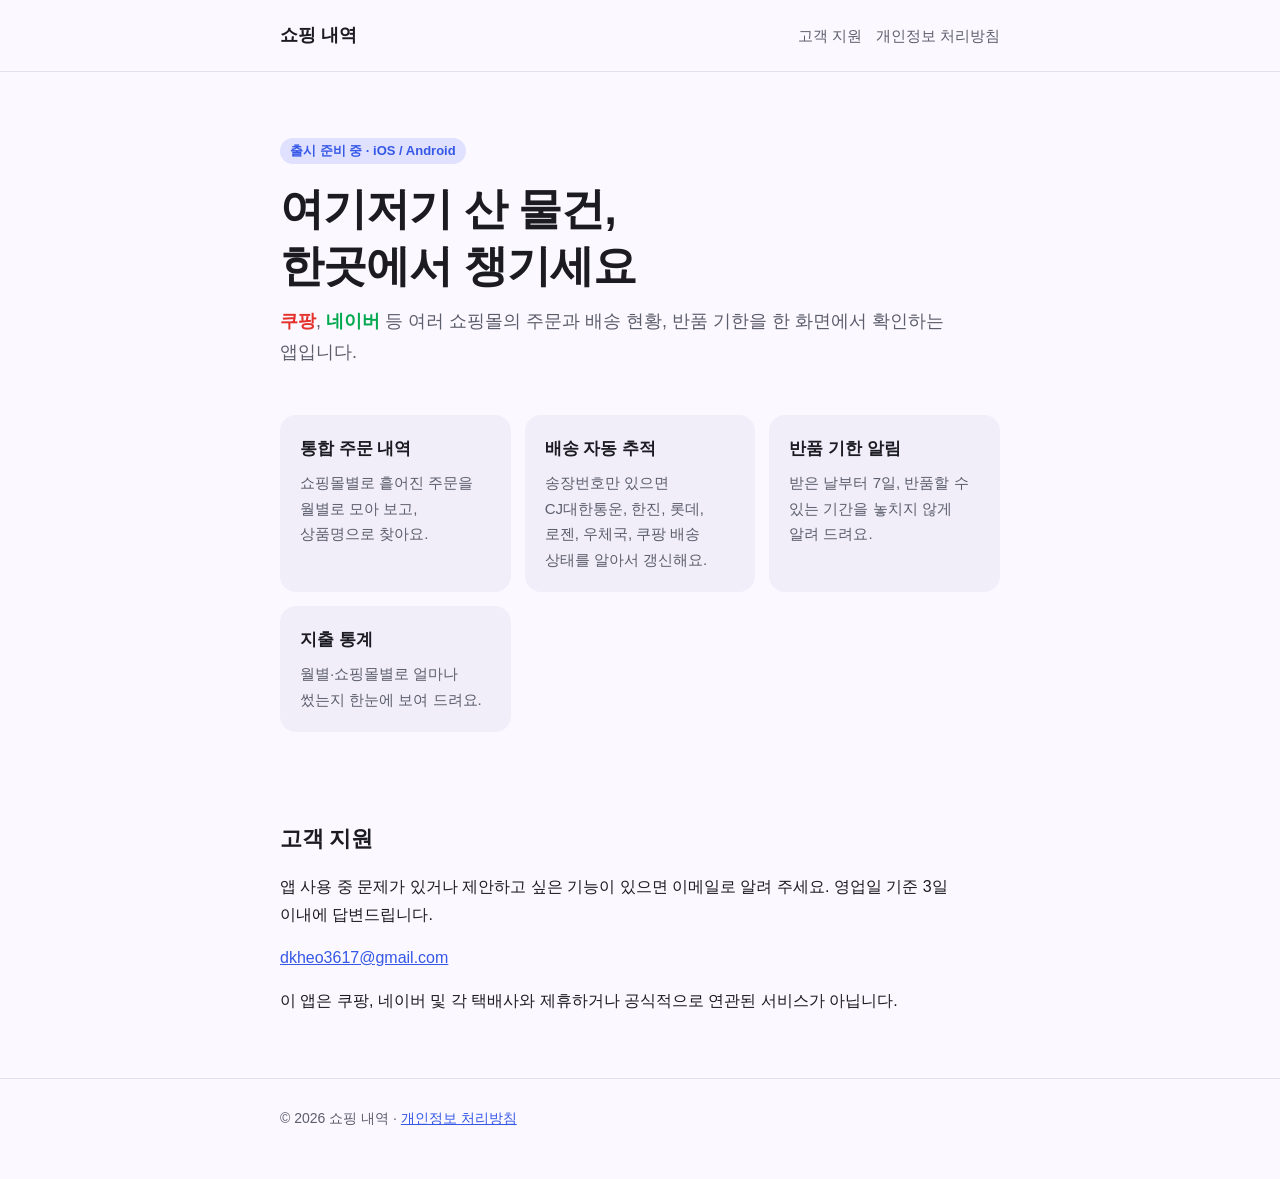
==== index.html @ a62e3e23 "앱 소개·고객 지원·개인정보 처리방침 페이지 Co-Authored-By: Claude Opus 5.5 <noreply@anthropic.com>" ====
<!doctype html>
<html lang="ko">
<head>
  <meta charset="utf-8">
  <meta name="viewport" content="width=device-width, initial-scale=1">
  <title>쇼핑 내역 — 주문과 배송을 한곳에서</title>
  <meta name="description" content="쿠팡·네이버 등 여러 쇼핑몰의 주문, 배송, 반품 기한을 한곳에서 관리하는 앱">
  <link rel="stylesheet" href="style.css">
</head>
<body>
  <header class="site">
    <div class="wrap">
      <a class="brand" href="./">쇼핑 내역</a>
      <nav>
        <a href="#support">고객 지원</a>
        <a href="privacy.html">개인정보 처리방침</a>
      </nav>
    </div>
  </header>

  <main class="wrap">
    <section class="hero">
      <span class="tag">출시 준비 중 · iOS / Android</span>
      <h1>여기저기 산 물건,<br>한곳에서 챙기세요</h1>
      <p><span class="mall coupang">쿠팡</span>, <span class="mall naver">네이버</span> 등 여러 쇼핑몰의 주문과 배송 현황, 반품 기한을 한 화면에서 확인하는 앱입니다.</p>
    </section>

    <div class="features">
      <div class="card">
        <h3>통합 주문 내역</h3>
        <p>쇼핑몰별로 흩어진 주문을 월별로 모아 보고, 상품명으로 찾아요.</p>
      </div>
      <div class="card">
        <h3>배송 자동 추적</h3>
        <p>송장번호만 있으면 CJ대한통운, 한진, 롯데, 로젠, 우체국, 쿠팡 배송 상태를 알아서 갱신해요.</p>
      </div>
      <div class="card">
        <h3>반품 기한 알림</h3>
        <p>받은 날부터 7일, 반품할 수 있는 기간을 놓치지 않게 알려 드려요.</p>
      </div>
      <div class="card">
        <h3>지출 통계</h3>
        <p>월별·쇼핑몰별로 얼마나 썼는지 한눈에 보여 드려요.</p>
      </div>
    </div>

    <section id="support">
      <h2>고객 지원</h2>
      <p>앱 사용 중 문제가 있거나 제안하고 싶은 기능이 있으면 이메일로 알려 주세요. 영업일 기준 3일 이내에 답변드립니다.</p>
      <p><a href="mailto:dkheo3617@gmail.com">dkheo3617@gmail.com</a></p>
      <p>이 앱은 쿠팡, 네이버 및 각 택배사와 제휴하거나 공식적으로 연관된 서비스가 아닙니다.</p>
    </section>
  </main>

  <footer>
    <div class="wrap">
      © 2026 쇼핑 내역 · <a href="privacy.html">개인정보 처리방침</a>
    </div>
  </footer>
</body>
</html>
---- style.css ----
:root {
  --bg: #fbf8ff;
  --surface: #f1eefa;
  --text: #1b1b21;
  --muted: #5d5e6c;
  --primary: #3558e6;
  --primary-soft: #dfe1ff;
  --border: #e2e0ec;
  --coupang: #e4312b;
  --naver: #03a94f;
}

@media (prefers-color-scheme: dark) {
  :root {
    --bg: #131318;
    --surface: #1f1f26;
    --text: #e5e1ea;
    --muted: #a8a7b6;
    --primary: #b9c3ff;
    --primary-soft: #2c3a78;
    --border: #34333d;
    --coupang: #ff6b63;
    --naver: #3ddc84;
  }
}

* { box-sizing: border-box; }

html { -webkit-text-size-adjust: 100%; }

body {
  margin: 0;
  background: var(--bg);
  color: var(--text);
  font-family: -apple-system, BlinkMacSystemFont, "Apple SD Gothic Neo",
    "Pretendard", "Noto Sans KR", "Malgun Gothic", sans-serif;
  line-height: 1.7;
  word-break: keep-all;
}

a { color: var(--primary); }

.wrap {
  max-width: 760px;
  margin: 0 auto;
  padding: 0 20px;
}

header.site {
  padding: 20px 0;
  border-bottom: 1px solid var(--border);
}

header.site .wrap {
  display: flex;
  align-items: center;
  justify-content: space-between;
  flex-wrap: wrap;
  gap: 4px 16px;
}

.brand {
  white-space: nowrap;
  font-weight: 800;
  font-size: 18px;
  color: var(--text);
  text-decoration: none;
}

nav {
  display: flex;
  gap: 14px;
  white-space: nowrap;
}

nav a {
  color: var(--muted);
  text-decoration: none;
  font-size: 15px;
}

nav a:hover { color: var(--text); }

.hero { padding: 64px 0 40px; }

.hero .tag {
  display: inline-block;
  padding: 2px 10px;
  border-radius: 999px;
  background: var(--primary-soft);
  color: var(--primary);
  font-size: 13px;
  font-weight: 700;
}

.hero h1 {
  font-size: clamp(30px, 6vw, 44px);
  line-height: 1.3;
  margin: 16px 0 12px;
  letter-spacing: -0.02em;
}

.hero p {
  font-size: 18px;
  color: var(--muted);
  margin: 0;
}

.mall { font-weight: 800; }
.mall.coupang { color: var(--coupang); }
.mall.naver { color: var(--naver); }

.features {
  display: grid;
  grid-template-columns: repeat(auto-fit, minmax(210px, 1fr));
  gap: 14px;
  padding: 8px 0 48px;
}

.card {
  background: var(--surface);
  border-radius: 16px;
  padding: 20px;
}

.card h3 { margin: 0 0 6px; font-size: 17px; }
.card p { margin: 0; color: var(--muted); font-size: 15px; }

section h2 {
  font-size: 22px;
  margin: 40px 0 12px;
  letter-spacing: -0.01em;
}

.doc h1 { font-size: 28px; margin: 48px 0 8px; }
.doc h2 { font-size: 19px; margin: 36px 0 8px; }
.doc p, .doc li { color: var(--text); }
.doc .meta { color: var(--muted); font-size: 14px; }

table {
  width: 100%;
  border-collapse: collapse;
  font-size: 15px;
  margin: 8px 0;
}

th, td {
  text-align: left;
  vertical-align: top;
  padding: 10px 8px;
  border-bottom: 1px solid var(--border);
}

th { color: var(--muted); font-weight: 600; white-space: nowrap; }

.table-scroll { overflow-x: auto; }

footer {
  margin-top: 64px;
  padding: 28px 0 48px;
  border-top: 1px solid var(--border);
  color: var(--muted);
  font-size: 14px;
}
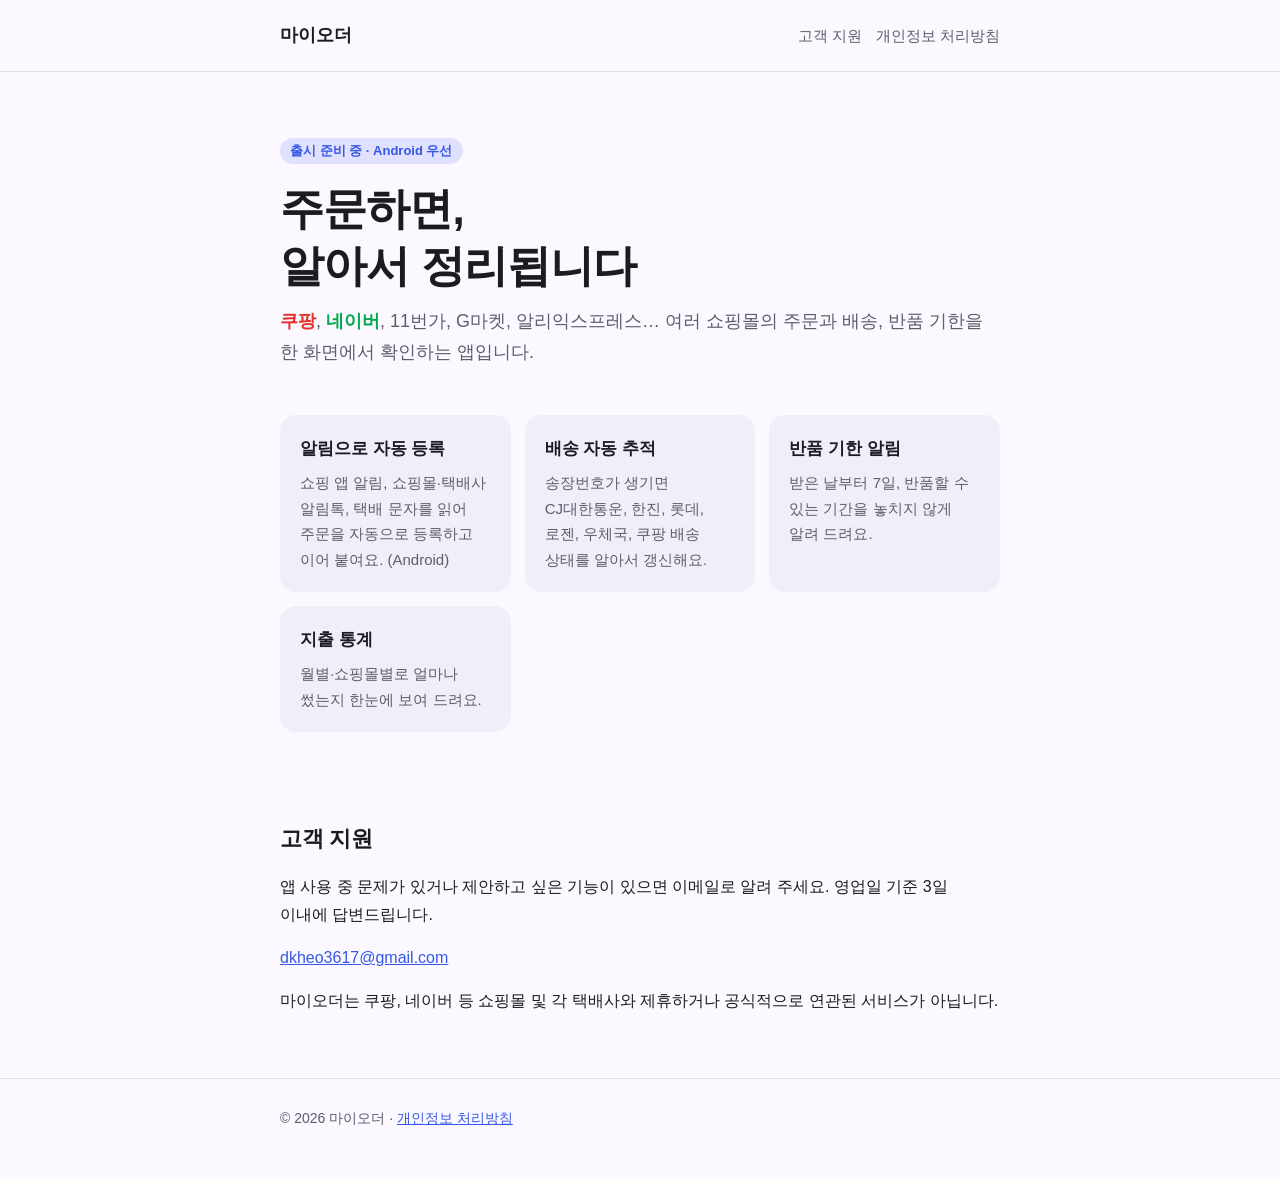
==== commit d8cfac0e: "앱 이름 '마이오더'로 변경, 알림 자동 수집에 맞춰 소개·개인정보 처리방침 개정 - 스크린샷 기능 설명 삭제, 알림·알림톡·택배 문자 자동 수집 반영 - 처리 위탁(Supabas" ====
--- a/index.html
+++ b/index.html
@@ -3,14 +3,14 @@
 <head>
   <meta charset="utf-8">
   <meta name="viewport" content="width=device-width, initial-scale=1">
-  <title>쇼핑 내역 — 주문과 배송을 한곳에서</title>
-  <meta name="description" content="쿠팡·네이버 등 여러 쇼핑몰의 주문, 배송, 반품 기한을 한곳에서 관리하는 앱">
+  <title>마이오더 — 주문과 배송을 한곳에서</title>
+  <meta name="description" content="쿠팡·네이버·11번가 등 여러 쇼핑몰의 주문, 배송, 반품 기한을 알림에서 자동으로 모아 한곳에서 관리하는 앱">
   <link rel="stylesheet" href="style.css">
 </head>
 <body>
   <header class="site">
     <div class="wrap">
-      <a class="brand" href="./">쇼핑 내역</a>
+      <a class="brand" href="./">마이오더</a>
       <nav>
         <a href="#support">고객 지원</a>
         <a href="privacy.html">개인정보 처리방침</a>
@@ -20,19 +20,19 @@
 
   <main class="wrap">
     <section class="hero">
-      <span class="tag">출시 준비 중 · iOS / Android</span>
-      <h1>여기저기 산 물건,<br>한곳에서 챙기세요</h1>
-      <p><span class="mall coupang">쿠팡</span>, <span class="mall naver">네이버</span> 등 여러 쇼핑몰의 주문과 배송 현황, 반품 기한을 한 화면에서 확인하는 앱입니다.</p>
+      <span class="tag">출시 준비 중 · Android 우선</span>
+      <h1>주문하면,<br>알아서 정리됩니다</h1>
+      <p><span class="mall coupang">쿠팡</span>, <span class="mall naver">네이버</span>, 11번가, G마켓, 알리익스프레스… 여러 쇼핑몰의 주문과 배송, 반품 기한을 한 화면에서 확인하는 앱입니다.</p>
     </section>
 
     <div class="features">
       <div class="card">
-        <h3>통합 주문 내역</h3>
-        <p>쇼핑몰별로 흩어진 주문을 월별로 모아 보고, 상품명으로 찾아요.</p>
+        <h3>알림으로 자동 등록</h3>
+        <p>쇼핑 앱 알림, 쇼핑몰·택배사 알림톡, 택배 문자를 읽어 주문을 자동으로 등록하고 이어 붙여요. (Android)</p>
       </div>
       <div class="card">
         <h3>배송 자동 추적</h3>
-        <p>송장번호만 있으면 CJ대한통운, 한진, 롯데, 로젠, 우체국, 쿠팡 배송 상태를 알아서 갱신해요.</p>
+        <p>송장번호가 생기면 CJ대한통운, 한진, 롯데, 로젠, 우체국, 쿠팡 배송 상태를 알아서 갱신해요.</p>
       </div>
       <div class="card">
         <h3>반품 기한 알림</h3>
@@ -48,13 +48,13 @@
       <h2>고객 지원</h2>
       <p>앱 사용 중 문제가 있거나 제안하고 싶은 기능이 있으면 이메일로 알려 주세요. 영업일 기준 3일 이내에 답변드립니다.</p>
       <p><a href="mailto:dkheo3617@gmail.com">dkheo3617@gmail.com</a></p>
-      <p>이 앱은 쿠팡, 네이버 및 각 택배사와 제휴하거나 공식적으로 연관된 서비스가 아닙니다.</p>
+      <p>마이오더는 쿠팡, 네이버 등 쇼핑몰 및 각 택배사와 제휴하거나 공식적으로 연관된 서비스가 아닙니다.</p>
     </section>
   </main>
 
   <footer>
     <div class="wrap">
-      © 2026 쇼핑 내역 · <a href="privacy.html">개인정보 처리방침</a>
+      © 2026 마이오더 · <a href="privacy.html">개인정보 처리방침</a>
     </div>
   </footer>
 </body>
